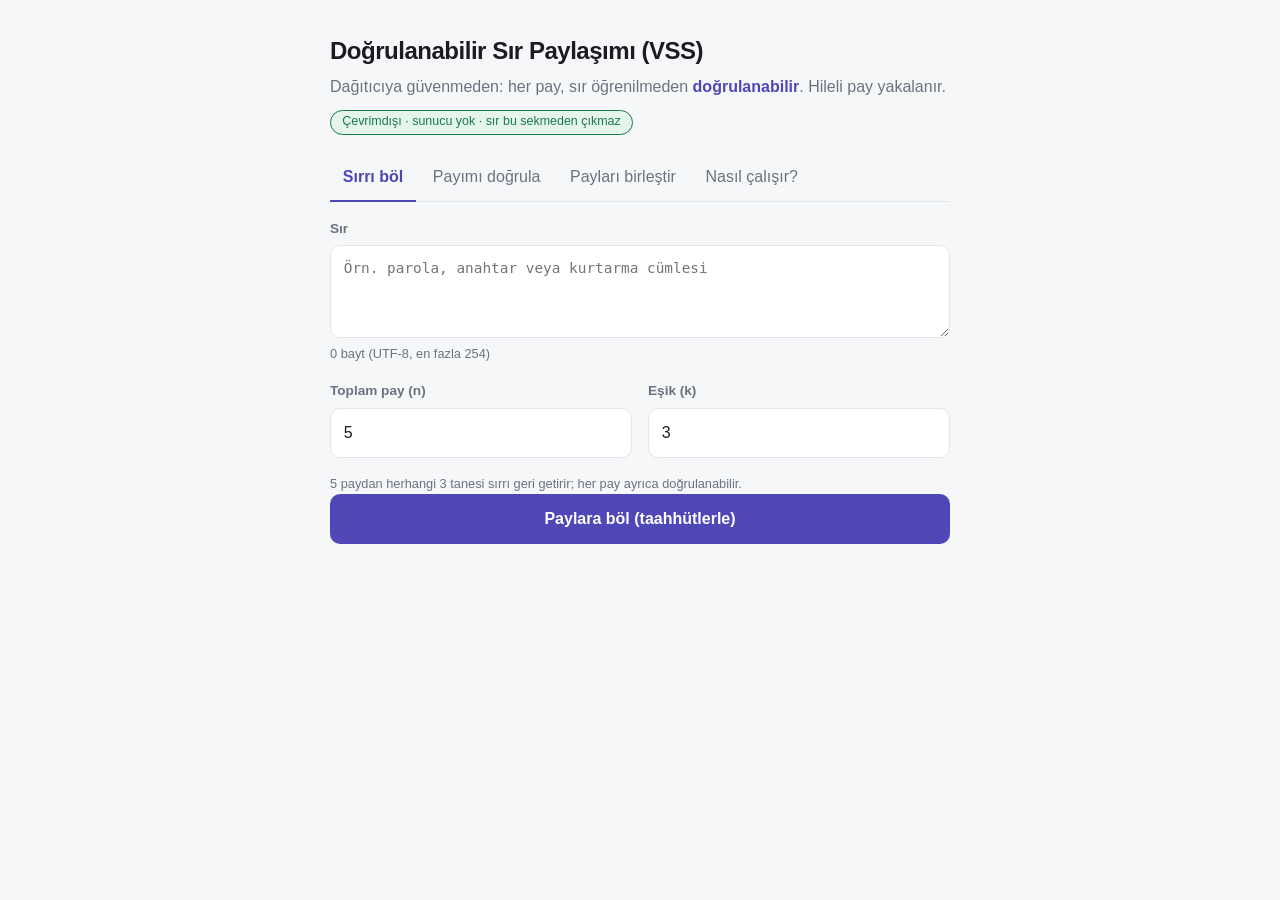
==== vss.html @ d7aae242 "Sunucusuz tek dosya VSS arayüzü: vss.html Feldman VSS'in tamamı (2048-bit modpow, split/verify/combi" ====
<!DOCTYPE html>
<html lang="tr">
<head>
<meta charset="utf-8">
<meta name="viewport" content="width=device-width, initial-scale=1">
<title>Doğrulanabilir Sır Paylaşımı (VSS)</title>
<style>
:root {
  --bg:#f6f7f9; --surface:#fff; --surface-2:#f0f2f5; --text:#1a1c1f; --muted:#6b7280;
  --border:#e3e6ea; --accent:#4f46b7; --accent-ink:#fff; --ok:#197a4c; --ok-bg:#e6f5ec;
  --warn:#8a5a00; --warn-bg:#fdf3e0; --err:#b23b3b; --err-bg:#fcebeb; --magenta:#9333a8;
  --mono:ui-monospace,"SF Mono","Cascadia Code",Menlo,Consolas,monospace; --radius:12px;
}
@media (prefers-color-scheme:dark){:root{
  --bg:#16181c; --surface:#1e2126; --surface-2:#262a30; --text:#e8eaed; --muted:#9aa0aa;
  --border:#333840; --accent:#8b82e6; --accent-ink:#16181c; --ok:#6bd39a; --ok-bg:#17301f;
  --warn:#e0b060; --warn-bg:#332711; --err:#ec8080; --err-bg:#331717; --magenta:#d08be6;
}}
*{box-sizing:border-box}
body{margin:0;background:var(--bg);color:var(--text);line-height:1.6;
  font-family:-apple-system,BlinkMacSystemFont,"Segoe UI",Roboto,sans-serif}
.wrap{max-width:660px;margin:0 auto;padding:2rem 1.25rem 4rem}
.top h1{margin:0 0 .25rem;font-size:1.5rem;letter-spacing:-.02em}
.top .sub{margin:0;color:var(--muted)}
.top b{color:var(--accent);font-weight:600}
.badge{display:inline-block;margin-top:.6rem;font-size:.78rem;color:var(--ok);
  background:var(--ok-bg);border:1px solid var(--ok);border-radius:20px;padding:.1rem .7rem}
.tabs{display:flex;gap:.25rem;margin:1.25rem 0 1rem;border-bottom:1px solid var(--border);flex-wrap:wrap}
.tab{appearance:none;border:0;background:none;cursor:pointer;padding:.6rem .8rem;
  font:inherit;color:var(--muted);border-bottom:2px solid transparent;margin-bottom:-1px}
.tab:hover{color:var(--text)}
.tab.is-active{color:var(--accent);border-bottom-color:var(--accent);font-weight:600}
.panel{display:none}
.panel.is-active{display:block;animation:fade .2s ease}
@keyframes fade{from{opacity:0;transform:translateY(4px)}to{opacity:1;transform:none}}
.field{display:flex;flex-direction:column;gap:.35rem;margin-bottom:1rem}
.label{font-size:.85rem;font-weight:600;color:var(--muted)}
textarea,input[type=number]{font:inherit;color:var(--text);background:var(--surface);
  border:1px solid var(--border);border-radius:10px;padding:.7rem .8rem;width:100%;resize:vertical}
textarea{font-family:var(--mono);font-size:.9rem}
textarea:focus,input:focus{outline:2px solid var(--accent);border-color:transparent}
.row{display:flex;gap:1rem}
.row .field{flex:1}
.hint{font-size:.8rem;color:var(--muted);margin:0}
.muted{color:var(--muted)}
button.primary{appearance:none;border:0;cursor:pointer;font:inherit;font-weight:600;
  background:var(--accent);color:var(--accent-ink);padding:.75rem 1.2rem;border-radius:10px;width:100%}
button.primary:hover{filter:brightness(1.08)}
button.primary:disabled{opacity:.6;cursor:default}
button.ghost{appearance:none;cursor:pointer;font:inherit;font-size:.82rem;background:var(--surface-2);
  color:var(--text);border:1px solid var(--border);border-radius:8px;padding:.35rem .7rem}
button.ghost:hover{border-color:var(--accent)}
.check{display:flex;align-items:center;gap:.5rem;font-size:.9rem;color:var(--muted);margin:0 0 1rem}
.error{background:var(--err-bg);color:var(--err);border-radius:10px;padding:.6rem .8rem;margin:.5rem 0 0;font-size:.9rem}
.warn{background:var(--warn-bg);color:var(--warn);border-radius:10px;padding:.6rem .8rem;font-size:.85rem}
.result-head{display:flex;align-items:center;justify-content:space-between;gap:.5rem;margin:1.5rem 0 .5rem;flex-wrap:wrap}
.result-head span{font-weight:600}
.actions{display:flex;gap:.4rem}
.shares{list-style:none;padding:0;margin:0 0 1rem;display:flex;flex-direction:column;gap:.5rem}
.share{display:flex;align-items:center;gap:.6rem;background:var(--surface);border:1px solid var(--border);
  border-radius:10px;padding:.55rem .7rem}
.share .idx{flex:0 0 auto;font-size:.8rem;font-weight:600;color:var(--accent);background:var(--surface-2);
  border-radius:6px;padding:.15rem .5rem}
.share code{flex:1;font-family:var(--mono);font-size:.78rem;word-break:break-all}
.commit-box{background:var(--surface);border:1px solid var(--magenta);border-radius:10px;
  padding:.6rem .7rem;margin:.35rem 0 1rem}
.commit-box .lbl{font-size:.8rem;font-weight:600;color:var(--magenta);display:block;margin-bottom:.3rem}
.commit-box code{font-family:var(--mono);font-size:.75rem;word-break:break-all;color:var(--text)}
.secret-out{font-family:var(--mono);font-size:1.05rem;word-break:break-word;background:var(--ok-bg);
  color:var(--ok);border:1px solid var(--ok);border-radius:10px;padding:.9rem 1rem;margin:.35rem 0 1rem}
.verdict{border-radius:10px;padding:.9rem 1rem;margin:.5rem 0;font-weight:600}
.verdict.ok{background:var(--ok-bg);color:var(--ok);border:1px solid var(--ok)}
.verdict.bad{background:var(--err-bg);color:var(--err);border:1px solid var(--err)}
.about p{margin:0 0 .9rem}
.about ul{margin:0 0 .9rem;padding-left:1.2rem}
.about li{margin-bottom:.3rem}
.about code{font-family:var(--mono);background:var(--surface-2);padding:.1rem .35rem;border-radius:5px;font-size:.9em}
.about b{font-weight:600}
.toast{position:fixed;bottom:1.5rem;left:50%;transform:translateX(-50%);background:var(--text);
  color:var(--bg);padding:.5rem 1rem;border-radius:8px;font-size:.85rem;opacity:0;transition:opacity .2s;pointer-events:none}
.toast.show{opacity:1}
</style>
</head>
<body>
<main class="wrap">
  <header class="top">
    <h1>Doğrulanabilir Sır Paylaşımı (VSS)</h1>
    <p class="sub">Dağıtıcıya güvenmeden: her pay, sır öğrenilmeden <b>doğrulanabilir</b>. Hileli pay yakalanır.</p>
    <span class="badge">Çevrimdışı · sunucu yok · sır bu sekmeden çıkmaz</span>
  </header>

  <nav class="tabs" role="tablist">
    <button class="tab is-active" data-tab="split" role="tab">Sırrı böl</button>
    <button class="tab" data-tab="verify" role="tab">Payımı doğrula</button>
    <button class="tab" data-tab="combine" role="tab">Payları birleştir</button>
    <button class="tab" data-tab="about" role="tab">Nasıl çalışır?</button>
  </nav>

  <!-- BÖL -->
  <section class="panel is-active" data-panel="split">
    <label class="field">
      <span class="label">Sır</span>
      <textarea id="secret" rows="3" placeholder="Örn. parola, anahtar veya kurtarma cümlesi"></textarea>
      <span class="hint" id="secret-hint">0 bayt</span>
    </label>
    <div class="row">
      <label class="field"><span class="label">Toplam pay (n)</span>
        <input id="n" type="number" min="2" max="255" value="5"></label>
      <label class="field"><span class="label">Eşik (k)</span>
        <input id="k" type="number" min="2" max="255" value="3"></label>
    </div>
    <p class="hint" id="scheme-hint"></p>
    <button class="primary" id="do-split">Paylara böl (taahhütlerle)</button>
    <p class="error" id="split-error" hidden></p>
    <div id="split-result" hidden>
      <div class="result-head">
        <span id="split-summary"></span>
        <div class="actions">
          <button class="ghost" id="copy-shares">Payları kopyala</button>
          <button class="ghost" id="download-all">.txt indir</button>
        </div>
      </div>
      <ul class="shares" id="shares"></ul>
      <div class="commit-box">
        <span class="lbl">Taahhütler (herkese açık — doğrulama için paylaş)</span>
        <code id="commit-text"></code>
        <div style="margin-top:.5rem"><button class="ghost" id="copy-commit">Taahhütleri kopyala</button></div>
      </div>
      <p class="warn">Payları gizli tut, taahhütleri açıkça paylaş. Pay sahipleri "Payımı doğrula" ile kendi payını kontrol edebilir.</p>
    </div>
  </section>

  <!-- DOĞRULA -->
  <section class="panel" data-panel="verify">
    <label class="field">
      <span class="label">Taahhütler (VCOM1-…)</span>
      <textarea id="v-commit" rows="3" placeholder="VCOM1-...."></textarea>
    </label>
    <label class="field">
      <span class="label">Doğrulanacak pay (VSS1-…)</span>
      <textarea id="v-share" rows="2" placeholder="VSS1-...."></textarea>
    </label>
    <button class="primary" id="do-verify">Payı doğrula</button>
    <p class="error" id="verify-error" hidden></p>
    <div id="verify-verdict"></div>
  </section>

  <!-- BİRLEŞTİR -->
  <section class="panel" data-panel="combine">
    <label class="field">
      <span class="label">Paylar (her satıra bir tane)</span>
      <textarea id="c-shares" rows="5" placeholder="VSS1-....&#10;VSS1-...."></textarea>
    </label>
    <label class="field">
      <span class="label">Taahhütler — isteğe bağlı</span>
      <textarea id="c-commit" rows="2" placeholder="VCOM1-…  (verirsen her pay doğrulanır, bozuklar elenir)"></textarea>
    </label>
    <button class="primary" id="do-combine">Sırrı geri getir</button>
    <p class="error" id="combine-error" hidden></p>
    <div id="combine-result" hidden>
      <span class="label">Geri getirilen sır</span>
      <div class="secret-out" id="secret-out"></div>
      <p class="warn" id="combine-warn" hidden></p>
    </div>
  </section>

  <!-- HAKKINDA -->
  <section class="panel" data-panel="about">
    <div class="about">
      <p>Klasik Shamir'de payları üreten <b>dağıtıcıya güvenmek</b> zorundasın. Feldman VSS bunu kaldırır: dağıtıcı, katsayılara dair açık <b>taahhütler</b> yayımlar.</p>
      <ul>
        <li>Taahhüt <code>C_j = g^(a_j) mod p</code> — sırrı ele vermez (ayrık logaritma zor).</li>
        <li>Doğrulama: <code>g^pay == Π C_j^(x^j) mod p</code> tutuyorsa pay dürüst.</li>
        <li>Tutmuyorsa pay bozuk ya da dağıtıcı hile yapmış — <b>anında yakalanır</b>.</li>
      </ul>
      <p>Grup: RFC 3526 2048-bit güvenli asal. Sır <code>Z_q</code>'da tek sayı olarak kodlanır (en fazla ~254 bayt), Lagrange ile geri getirilir.</p>
      <p class="muted">Tüm hesaplama tarayıcının içinde (BigInt) çalışır; hiçbir veri gönderilmez. Pay/taahhüt biçimi <code>vss.py</code> ile birebir uyumludur. Eğitim amaçlıdır.</p>
    </div>
  </section>
</main>

<script>
"use strict";

/* ─── Grup parametreleri: RFC 3526 2048-bit güvenli asal ───────────────────── */
const P = BigInt("0x" +
  "FFFFFFFFFFFFFFFFC90FDAA22168C234C4C6628B80DC1CD1"+
  "29024E088A67CC74020BBEA63B139B22514A08798E3404DD"+
  "EF9519B3CD3A431B302B0A6DF25F14374FE1356D6D51C245"+
  "E485B576625E7EC6F44C42E9A637ED6B0BFF5CB6F406B7ED"+
  "EE386BFB5A899FA5AE9F24117C4B1FE649286651ECE45B3D"+
  "C2007CB8A163BF0598DA48361C55D39A69163FA8FD24CF5F"+
  "83655D23DCA3AD961C62F356208552BB9ED529077096966D"+
  "670C354E4ABC9804F1746C08CA18217C32905E462E36CE3B"+
  "E39E772C180E86039B2783A2EC07A28FB5C55DF06F4C52C9"+
  "DE2BCBF6955817183995497CEA956AE515D2261898FA0510"+
  "15728E5A8AACAA68FFFFFFFFFFFFFFFF");
const Q = (P - 1n) / 2n;
const G = 4n;
const MAX_SECRET_BYTES = Math.floor((Q.toString(2).length - 1) / 8) - 1;

/* ─── Modüler aritmetik ────────────────────────────────────────────────────── */
function modpow(base, exp, mod){
  base %= mod; if(base < 0n) base += mod;
  let result = 1n;
  while(exp > 0n){
    if(exp & 1n) result = (result * base) % mod;
    exp >>= 1n;
    base = (base * base) % mod;
  }
  return result;
}
const modinv = (a) => modpow(((a % Q)+Q)%Q, Q - 2n, Q);   // Q asal (Fermat)

function randomBelow(q){
  const bytes = Math.ceil(q.toString(2).length / 8) + 8;   // fazladan bayt: sapma ihmal
  const buf = new Uint8Array(bytes);
  crypto.getRandomValues(buf);
  let n = 0n; for(const b of buf) n = (n << 8n) | BigInt(b);
  return n % q;
}

/* ─── Sır kodlama (Z_q içinde tek sayı, 0x01 marker) ──────────────────────── */
function encodeSecret(bytes){
  if(bytes.length === 0) throw new Error("Sır boş olamaz.");
  if(bytes.length > MAX_SECRET_BYTES) throw new Error(`Sır çok uzun (en fazla ${MAX_SECRET_BYTES} bayt).`);
  let n = 1n; for(const b of bytes) n = (n << 8n) | BigInt(b);
  if(n >= Q) throw new Error("Sır grup mertebesine sığmıyor.");
  return n;
}
function decodeSecret(m){
  const out = [];
  while(m > 0n){ out.unshift(Number(m & 0xFFn)); m >>= 8n; }
  if(out.length === 0 || out[0] !== 1) throw new Error("Geri getirilen değer geçersiz (paylar eksik/hatalı).");
  return Uint8Array.from(out.slice(1));
}

/* ─── Böl / doğrula / birleştir ───────────────────────────────────────────── */
function evalPoly(coeffs, x){
  let r = 0n; for(let i = coeffs.length - 1; i >= 0; i--) r = (r * x + coeffs[i]) % Q;
  return r;
}
function splitVSS(bytes, k, n){
  if(k < 2) throw new Error("Eşik (k) en az 2 olmalı.");
  if(n < k) throw new Error("Pay sayısı (n) eşikten (k) küçük olamaz.");
  if(n > 255) throw new Error("Pay sayısı en fazla 255 olabilir.");
  const coeffs = [encodeSecret(bytes)];
  for(let i = 0; i < k - 1; i++) coeffs.push(randomBelow(Q));
  const shares = [];
  for(let x = 1; x <= n; x++) shares.push({x, y: evalPoly(coeffs, BigInt(x))});
  const commitments = coeffs.map(a => modpow(G, a, P));
  return {shares, commitments};
}
function verifyShare(x, y, commitments){
  const lhs = modpow(G, ((y % Q)+Q)%Q, P);
  let rhs = 1n;
  for(let j = 0; j < commitments.length; j++){
    rhs = (rhs * modpow(commitments[j], modpow(BigInt(x), BigInt(j), Q), P)) % P;
  }
  return lhs === rhs;
}
function combineVSS(shares){
  let secret = 0n;
  for(let i = 0; i < shares.length; i++){
    const xi = BigInt(shares[i].x);
    let num = 1n, den = 1n;
    for(let j = 0; j < shares.length; j++){
      if(i === j) continue;
      const xj = BigInt(shares[j].x);
      num = (num * ((Q - xj) % Q)) % Q;
      den = (den * ((((xi - xj) % Q) + Q) % Q)) % Q;
    }
    const lam = (num * modinv(den)) % Q;
    secret = (secret + ((shares[i].y % Q) * lam)) % Q;
  }
  return decodeSecret(((secret % Q) + Q) % Q);
}

/* ─── CRC-16 (zlib.crc32 & 0xFFFF ile uyumlu, poly 0xEDB88320) ────────────── */
function crc16(str){
  let crc = 0xFFFFFFFF >>> 0;
  for(let i = 0; i < str.length; i++){
    crc ^= str.charCodeAt(i);
    for(let j = 0; j < 8; j++) crc = (crc>>>1) ^ (0xEDB88320 & -(crc & 1));
  }
  return (~crc >>> 0) & 0xFFFF;
}
const hex4 = n => (n & 0xFFFF).toString(16).padStart(4, "0");

/* ─── Pay / taahhüt metin kodlaması (vss.py ile uyumlu) ───────────────────── */
function encodeShare(x, y, k, setId){
  const body = `VSS1-${hex4(setId)}-${k}-${x}-${y.toString(16)}`;
  return `${body}-${hex4(crc16(body))}`;
}
function decodeShare(text){
  const parts = text.trim().split("-");
  if(parts.length !== 6 || parts[0] !== "VSS1")
    throw new Error("Tanınmayan pay biçimi (VSS1-…).");
  const body = parts.slice(0,5).join("-");
  if(crc16(body) !== parseInt(parts[5],16))
    throw new Error("Pay sağlaması tutmuyor — yanlış yazılmış olabilir.");
  return {setId: parseInt(parts[1],16), threshold: parseInt(parts[2],10),
          x: parseInt(parts[3],10), y: BigInt("0x"+parts[4])};
}
function encodeCommitments(commitments, k, setId){
  const joined = commitments.map(c => c.toString(16)).join(".");
  const body = `VCOM1-${hex4(setId)}-${k}-${joined}`;
  return `${body}-${hex4(crc16(body))}`;
}
function decodeCommitments(text){
  const parts = text.trim().split("-");
  if(parts.length !== 5 || parts[0] !== "VCOM1")
    throw new Error("Tanınmayan taahhüt biçimi (VCOM1-…).");
  const body = parts.slice(0,4).join("-");
  if(crc16(body) !== parseInt(parts[4],16))
    throw new Error("Taahhüt sağlaması tutmuyor.");
  const values = parts[3].split(".").filter(h => h !== "").map(h => BigInt("0x"+h));
  const k = parseInt(parts[2],10);
  if(values.length !== k) throw new Error(`Taahhüt sayısı eşikle (k=${k}) uyuşmuyor.`);
  return {setId: parseInt(parts[1],16), threshold: k, values};
}
const newSetId = () => crypto.getRandomValues(new Uint16Array(1))[0];

/* ─── Arayüz ───────────────────────────────────────────────────────────────── */
const $ = s => document.querySelector(s), $$ = s => document.querySelectorAll(s);
const enc = new TextEncoder();

$$(".tab").forEach(tab => tab.addEventListener("click", () => {
  $$(".tab").forEach(t => t.classList.remove("is-active"));
  $$(".panel").forEach(p => p.classList.remove("is-active"));
  tab.classList.add("is-active");
  $(`.panel[data-panel="${tab.dataset.tab}"]`).classList.add("is-active");
}));

function toast(msg){
  let el = $(".toast");
  if(!el){ el = document.createElement("div"); el.className = "toast"; document.body.appendChild(el); }
  el.textContent = msg; el.classList.add("show");
  clearTimeout(el._t); el._t = setTimeout(() => el.classList.remove("show"), 1600);
}
async function copyText(text){
  try{ await navigator.clipboard.writeText(text); toast("Kopyalandı"); }
  catch{
    const ta = document.createElement("textarea"); ta.value = text; document.body.appendChild(ta);
    ta.select(); try{ document.execCommand("copy"); toast("Kopyalandı"); }catch{ toast("Kopyalanamadı"); }
    ta.remove();
  }
}

const secretEl = $("#secret"), nEl = $("#n"), kEl = $("#k"),
      secretHint = $("#secret-hint"), schemeHint = $("#scheme-hint");
function updateHints(){
  const bytes = enc.encode(secretEl.value).length;
  secretHint.textContent = `${bytes} bayt (UTF-8, en fazla ${MAX_SECRET_BYTES})`;
  const n = parseInt(nEl.value,10), k = parseInt(kEl.value,10);
  if(Number.isInteger(n) && Number.isInteger(k) && n>=2 && k>=2 && k<=n){
    schemeHint.textContent = `${n} paydan herhangi ${k} tanesi sırrı geri getirir; her pay ayrıca doğrulanabilir.`;
    schemeHint.style.color = "";
  }else if(k>n){ schemeHint.textContent = "Eşik (k), pay sayısından (n) büyük olamaz."; schemeHint.style.color = "var(--err)"; }
  else{ schemeHint.textContent = "n ve k en az 2 olmalı."; schemeHint.style.color = "var(--err)"; }
}
[secretEl,nEl,kEl].forEach(el => el.addEventListener("input", updateHints));
updateHints();

let lastShares = [], lastCommit = "";
$("#do-split").addEventListener("click", () => {
  const err = $("#split-error"), result = $("#split-result");
  err.hidden = true;
  try{
    const n = parseInt(nEl.value,10), k = parseInt(kEl.value,10);
    if(!Number.isInteger(n) || !Number.isInteger(k)) throw new Error("n ve k tam sayı olmalı.");
    const {shares, commitments} = splitVSS(enc.encode(secretEl.value), k, n);
    const setId = newSetId();
    lastShares = shares.map(s => encodeShare(s.x, s.y, k, setId));
    lastCommit = encodeCommitments(commitments, k, setId);
    $("#split-summary").textContent = `${n} pay · eşik ${k} · set ${hex4(setId)}`;
    const ul = $("#shares"); ul.innerHTML = "";
    lastShares.forEach((line,i) => {
      const li = document.createElement("li"); li.className = "share";
      const idx = document.createElement("span"); idx.className = "idx"; idx.textContent = `Pay ${i+1}`;
      const code = document.createElement("code"); code.textContent = line;
      const copy = document.createElement("button"); copy.className = "ghost"; copy.textContent = "Kopyala";
      copy.addEventListener("click", () => copyText(line));
      li.append(idx, code, copy); ul.appendChild(li);
    });
    $("#commit-text").textContent = lastCommit;
    result.hidden = false;
  }catch(e){ err.textContent = e.message; err.hidden = false; result.hidden = true; }
});
$("#copy-shares").addEventListener("click", () => copyText(lastShares.join("\n")));
$("#copy-commit").addEventListener("click", () => copyText(lastCommit));
$("#download-all").addEventListener("click", () => {
  const txt = "# VSS payları (GIZLI)\n" + lastShares.join("\n") +
              "\n\n# VSS taahhutleri (ACIK)\n" + lastCommit + "\n";
  const blob = new Blob([txt], {type:"text/plain"});
  const a = document.createElement("a"); a.href = URL.createObjectURL(blob);
  a.download = "vss-paylar.txt"; a.click(); URL.revokeObjectURL(a.href);
});

$("#do-verify").addEventListener("click", () => {
  const err = $("#verify-error"), verdict = $("#verify-verdict");
  err.hidden = true; verdict.innerHTML = "";
  try{
    const commits = decodeCommitments($("#v-commit").value);
    const share = decodeShare($("#v-share").value);
    let note = "";
    if(share.setId !== commits.setId)
      note = " (Uyarı: pay ve taahhüt set kimlikleri farklı.)";
    const ok = verifyShare(share.x, share.y, commits.values);
    const div = document.createElement("div");
    div.className = "verdict " + (ok ? "ok" : "bad");
    div.textContent = ok
      ? `✔ Pay GEÇERLİ (x=${share.x}). Dağıtıcı bu pay için dürüst.` + note
      : `✖ Pay GEÇERSİZ (x=${share.x}). Taahhütlerle tutmuyor — bozuk ya da hileli. Kullanma.` + note;
    verdict.appendChild(div);
  }catch(e){ err.textContent = e.message; err.hidden = false; }
});

$("#do-combine").addEventListener("click", () => {
  const err = $("#combine-error"), result = $("#combine-result"), warn = $("#combine-warn");
  err.hidden = true;
  try{
    let commits = null;
    if($("#c-commit").value.trim() !== "") commits = decodeCommitments($("#c-commit").value);
    const lines = $("#c-shares").value.split(/\r?\n/).map(l => l.trim()).filter(Boolean);
    const parsed = []; const seen = new Set(); const dropped = [];
    for(const line of lines){
      const s = decodeShare(line);
      if(seen.has(s.x)) continue;
      if(commits && !verifyShare(s.x, s.y, commits.values)){ dropped.push(s.x); continue; }
      seen.add(s.x); parsed.push(s);
    }
    if(parsed.length < 2) throw new Error("En az iki geçerli pay gerekir.");
    const k = Math.min(...parsed.map(s => s.threshold));
    if(parsed.length < k) throw new Error(`Yeterli pay yok: ${parsed.length} var, en az ${k} gerekiyor.`);
    const secretBytes = combineVSS(parsed);
    const out = $("#secret-out");
    try{ out.textContent = new TextDecoder("utf-8",{fatal:true}).decode(secretBytes); }
    catch{ out.textContent = "Ham bayt (hex): " + Array.from(secretBytes, b => b.toString(16).padStart(2,"0")).join(""); }
    if(dropped.length){ warn.textContent = `Doğrulamadan geçemeyen ${dropped.length} pay elendi (x=${dropped.join(", ")}).`; warn.hidden = false; }
    else warn.hidden = true;
    result.hidden = false;
  }catch(e){ err.textContent = e.message; err.hidden = false; result.hidden = true; }
});
</script>
</body>
</html>
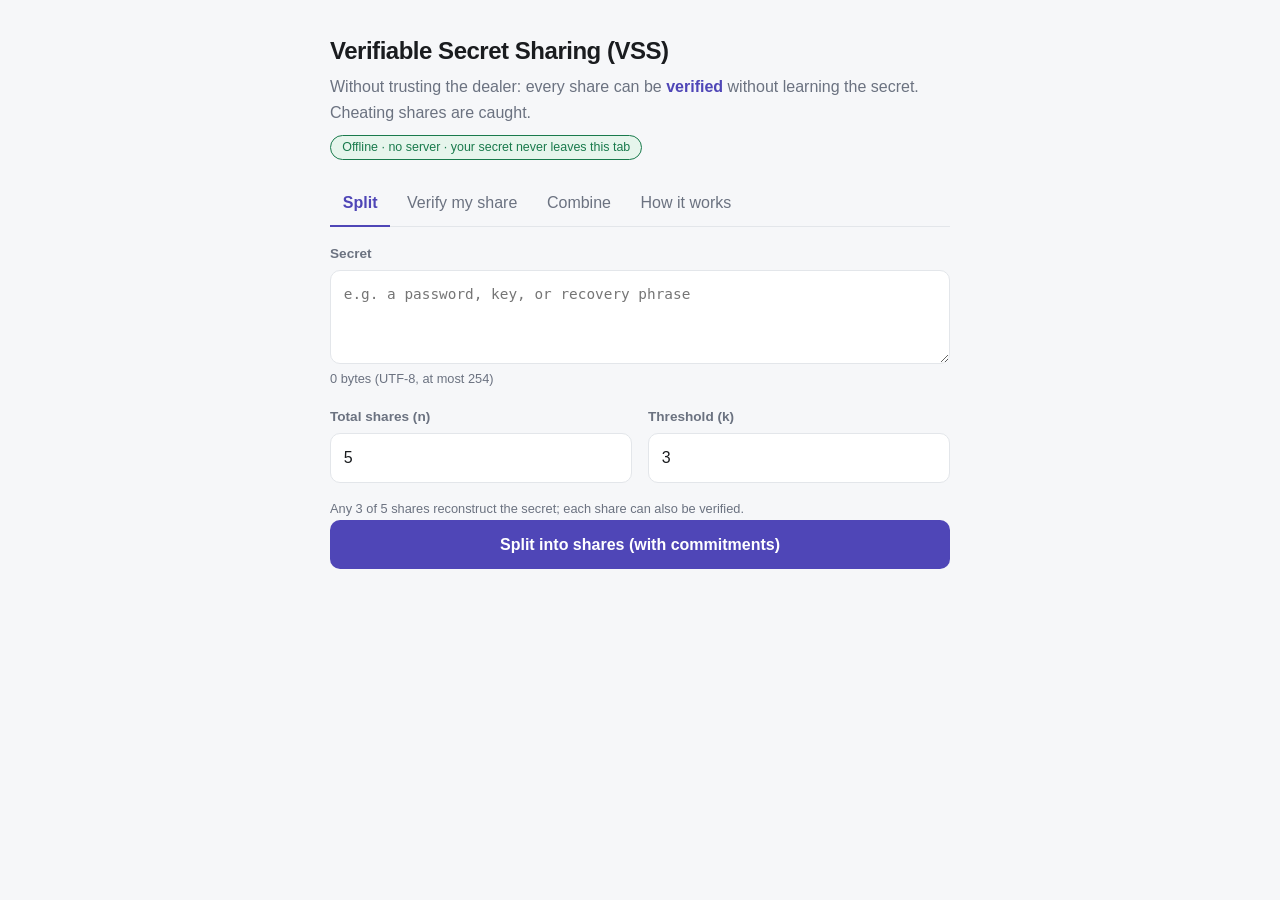
==== commit 3f9a8e49: "Translate everything to English + add landing page for GitHub Pages - All Python modules, both conso" ====
--- a/vss.html
+++ b/vss.html
@@ -1,9 +1,9 @@
 <!DOCTYPE html>
-<html lang="tr">
+<html lang="en">
 <head>
 <meta charset="utf-8">
 <meta name="viewport" content="width=device-width, initial-scale=1">
-<title>Doğrulanabilir Sır Paylaşımı (VSS)</title>
+<title>Verifiable Secret Sharing (VSS)</title>
 <style>
 :root {
   --bg:#f6f7f9; --surface:#fff; --surface-2:#f0f2f5; --text:#1a1c1f; --muted:#6b7280;
@@ -46,11 +46,9 @@
 button.primary{appearance:none;border:0;cursor:pointer;font:inherit;font-weight:600;
   background:var(--accent);color:var(--accent-ink);padding:.75rem 1.2rem;border-radius:10px;width:100%}
 button.primary:hover{filter:brightness(1.08)}
-button.primary:disabled{opacity:.6;cursor:default}
 button.ghost{appearance:none;cursor:pointer;font:inherit;font-size:.82rem;background:var(--surface-2);
   color:var(--text);border:1px solid var(--border);border-radius:8px;padding:.35rem .7rem}
 button.ghost:hover{border-color:var(--accent)}
-.check{display:flex;align-items:center;gap:.5rem;font-size:.9rem;color:var(--muted);margin:0 0 1rem}
 .error{background:var(--err-bg);color:var(--err);border-radius:10px;padding:.6rem .8rem;margin:.5rem 0 0;font-size:.9rem}
 .warn{background:var(--warn-bg);color:var(--warn);border-radius:10px;padding:.6rem .8rem;font-size:.85rem}
 .result-head{display:flex;align-items:center;justify-content:space-between;gap:.5rem;margin:1.5rem 0 .5rem;flex-wrap:wrap}
@@ -84,97 +82,97 @@
 <body>
 <main class="wrap">
   <header class="top">
-    <h1>Doğrulanabilir Sır Paylaşımı (VSS)</h1>
-    <p class="sub">Dağıtıcıya güvenmeden: her pay, sır öğrenilmeden <b>doğrulanabilir</b>. Hileli pay yakalanır.</p>
-    <span class="badge">Çevrimdışı · sunucu yok · sır bu sekmeden çıkmaz</span>
+    <h1>Verifiable Secret Sharing (VSS)</h1>
+    <p class="sub">Without trusting the dealer: every share can be <b>verified</b> without learning the secret. Cheating shares are caught.</p>
+    <span class="badge">Offline · no server · your secret never leaves this tab</span>
   </header>
 
   <nav class="tabs" role="tablist">
-    <button class="tab is-active" data-tab="split" role="tab">Sırrı böl</button>
-    <button class="tab" data-tab="verify" role="tab">Payımı doğrula</button>
-    <button class="tab" data-tab="combine" role="tab">Payları birleştir</button>
-    <button class="tab" data-tab="about" role="tab">Nasıl çalışır?</button>
+    <button class="tab is-active" data-tab="split" role="tab">Split</button>
+    <button class="tab" data-tab="verify" role="tab">Verify my share</button>
+    <button class="tab" data-tab="combine" role="tab">Combine</button>
+    <button class="tab" data-tab="about" role="tab">How it works</button>
   </nav>
 
-  <!-- BÖL -->
+  <!-- SPLIT -->
   <section class="panel is-active" data-panel="split">
     <label class="field">
-      <span class="label">Sır</span>
-      <textarea id="secret" rows="3" placeholder="Örn. parola, anahtar veya kurtarma cümlesi"></textarea>
-      <span class="hint" id="secret-hint">0 bayt</span>
+      <span class="label">Secret</span>
+      <textarea id="secret" rows="3" placeholder="e.g. a password, key, or recovery phrase"></textarea>
+      <span class="hint" id="secret-hint">0 bytes</span>
     </label>
     <div class="row">
-      <label class="field"><span class="label">Toplam pay (n)</span>
+      <label class="field"><span class="label">Total shares (n)</span>
         <input id="n" type="number" min="2" max="255" value="5"></label>
-      <label class="field"><span class="label">Eşik (k)</span>
+      <label class="field"><span class="label">Threshold (k)</span>
         <input id="k" type="number" min="2" max="255" value="3"></label>
     </div>
     <p class="hint" id="scheme-hint"></p>
-    <button class="primary" id="do-split">Paylara böl (taahhütlerle)</button>
+    <button class="primary" id="do-split">Split into shares (with commitments)</button>
     <p class="error" id="split-error" hidden></p>
     <div id="split-result" hidden>
       <div class="result-head">
         <span id="split-summary"></span>
         <div class="actions">
-          <button class="ghost" id="copy-shares">Payları kopyala</button>
-          <button class="ghost" id="download-all">.txt indir</button>
+          <button class="ghost" id="copy-shares">Copy shares</button>
+          <button class="ghost" id="download-all">Download .txt</button>
         </div>
       </div>
       <ul class="shares" id="shares"></ul>
       <div class="commit-box">
-        <span class="lbl">Taahhütler (herkese açık — doğrulama için paylaş)</span>
+        <span class="lbl">Commitments (public — share these for verification)</span>
         <code id="commit-text"></code>
-        <div style="margin-top:.5rem"><button class="ghost" id="copy-commit">Taahhütleri kopyala</button></div>
+        <div style="margin-top:.5rem"><button class="ghost" id="copy-commit">Copy commitments</button></div>
       </div>
-      <p class="warn">Payları gizli tut, taahhütleri açıkça paylaş. Pay sahipleri "Payımı doğrula" ile kendi payını kontrol edebilir.</p>
+      <p class="warn">Keep the shares secret, share the commitments openly. Shareholders can check their share under "Verify my share".</p>
     </div>
   </section>
 
-  <!-- DOĞRULA -->
+  <!-- VERIFY -->
   <section class="panel" data-panel="verify">
     <label class="field">
-      <span class="label">Taahhütler (VCOM1-…)</span>
+      <span class="label">Commitments (VCOM1-…)</span>
       <textarea id="v-commit" rows="3" placeholder="VCOM1-...."></textarea>
     </label>
     <label class="field">
-      <span class="label">Doğrulanacak pay (VSS1-…)</span>
+      <span class="label">Share to verify (VSS1-…)</span>
       <textarea id="v-share" rows="2" placeholder="VSS1-...."></textarea>
     </label>
-    <button class="primary" id="do-verify">Payı doğrula</button>
+    <button class="primary" id="do-verify">Verify share</button>
     <p class="error" id="verify-error" hidden></p>
     <div id="verify-verdict"></div>
   </section>
 
-  <!-- BİRLEŞTİR -->
+  <!-- COMBINE -->
   <section class="panel" data-panel="combine">
     <label class="field">
-      <span class="label">Paylar (her satıra bir tane)</span>
+      <span class="label">Shares (one per line)</span>
       <textarea id="c-shares" rows="5" placeholder="VSS1-....&#10;VSS1-...."></textarea>
     </label>
     <label class="field">
-      <span class="label">Taahhütler — isteğe bağlı</span>
-      <textarea id="c-commit" rows="2" placeholder="VCOM1-…  (verirsen her pay doğrulanır, bozuklar elenir)"></textarea>
+      <span class="label">Commitments — optional</span>
+      <textarea id="c-commit" rows="2" placeholder="VCOM1-…  (if provided, every share is verified and bad ones are dropped)"></textarea>
     </label>
-    <button class="primary" id="do-combine">Sırrı geri getir</button>
+    <button class="primary" id="do-combine">Reconstruct the secret</button>
     <p class="error" id="combine-error" hidden></p>
     <div id="combine-result" hidden>
-      <span class="label">Geri getirilen sır</span>
+      <span class="label">Reconstructed secret</span>
       <div class="secret-out" id="secret-out"></div>
       <p class="warn" id="combine-warn" hidden></p>
     </div>
   </section>
 
-  <!-- HAKKINDA -->
+  <!-- ABOUT -->
   <section class="panel" data-panel="about">
     <div class="about">
-      <p>Klasik Shamir'de payları üreten <b>dağıtıcıya güvenmek</b> zorundasın. Feldman VSS bunu kaldırır: dağıtıcı, katsayılara dair açık <b>taahhütler</b> yayımlar.</p>
+      <p>With classic Shamir you have to <b>trust the dealer</b> who creates the shares. Feldman VSS removes that: the dealer publishes public <b>commitments</b> to the coefficients.</p>
       <ul>
-        <li>Taahhüt <code>C_j = g^(a_j) mod p</code> — sırrı ele vermez (ayrık logaritma zor).</li>
-        <li>Doğrulama: <code>g^pay == Π C_j^(x^j) mod p</code> tutuyorsa pay dürüst.</li>
-        <li>Tutmuyorsa pay bozuk ya da dağıtıcı hile yapmış — <b>anında yakalanır</b>.</li>
+        <li>Commitment <code>C_j = g^(a_j) mod p</code> — reveals nothing about the secret (the discrete log is hard).</li>
+        <li>Verification: if <code>g^share == Π C_j^(x^j) mod p</code> holds, the share is honest.</li>
+        <li>If it fails, the share is corrupted or the dealer cheated — <b>caught immediately</b>.</li>
       </ul>
-      <p>Grup: RFC 3526 2048-bit güvenli asal. Sır <code>Z_q</code>'da tek sayı olarak kodlanır (en fazla ~254 bayt), Lagrange ile geri getirilir.</p>
-      <p class="muted">Tüm hesaplama tarayıcının içinde (BigInt) çalışır; hiçbir veri gönderilmez. Pay/taahhüt biçimi <code>vss.py</code> ile birebir uyumludur. Eğitim amaçlıdır.</p>
+      <p>Group: RFC 3526 2048-bit safe prime. The secret is encoded as a single integer in <code>Z_q</code> (at most ~254 bytes) and recovered by Lagrange interpolation.</p>
+      <p class="muted">All computation runs inside your browser (BigInt); nothing is sent anywhere. The share/commitment format matches <code>vss.py</code> exactly. For educational use.</p>
     </div>
   </section>
 </main>
@@ -182,7 +180,7 @@
 <script>
 "use strict";
 
-/* ─── Grup parametreleri: RFC 3526 2048-bit güvenli asal ───────────────────── */
+/* ─── Group parameters: RFC 3526 2048-bit safe prime ──────────────────────── */
 const P = BigInt("0x" +
   "FFFFFFFFFFFFFFFFC90FDAA22168C234C4C6628B80DC1CD1"+
   "29024E088A67CC74020BBEA63B139B22514A08798E3404DD"+
@@ -199,7 +197,7 @@
 const G = 4n;
 const MAX_SECRET_BYTES = Math.floor((Q.toString(2).length - 1) / 8) - 1;
 
-/* ─── Modüler aritmetik ────────────────────────────────────────────────────── */
+/* ─── Modular arithmetic ──────────────────────────────────────────────────── */
 function modpow(base, exp, mod){
   base %= mod; if(base < 0n) base += mod;
   let result = 1n;
@@ -210,40 +208,40 @@
   }
   return result;
 }
-const modinv = (a) => modpow(((a % Q)+Q)%Q, Q - 2n, Q);   // Q asal (Fermat)
+const modinv = (a) => modpow(((a % Q)+Q)%Q, Q - 2n, Q);   // Q prime (Fermat)
 
 function randomBelow(q){
-  const bytes = Math.ceil(q.toString(2).length / 8) + 8;   // fazladan bayt: sapma ihmal
+  const bytes = Math.ceil(q.toString(2).length / 8) + 8;   // extra bytes: negligible bias
   const buf = new Uint8Array(bytes);
   crypto.getRandomValues(buf);
   let n = 0n; for(const b of buf) n = (n << 8n) | BigInt(b);
   return n % q;
 }
 
-/* ─── Sır kodlama (Z_q içinde tek sayı, 0x01 marker) ──────────────────────── */
+/* ─── Secret encoding (single integer in Z_q, 0x01 marker) ────────────────── */
 function encodeSecret(bytes){
-  if(bytes.length === 0) throw new Error("Sır boş olamaz.");
-  if(bytes.length > MAX_SECRET_BYTES) throw new Error(`Sır çok uzun (en fazla ${MAX_SECRET_BYTES} bayt).`);
+  if(bytes.length === 0) throw new Error("The secret cannot be empty.");
+  if(bytes.length > MAX_SECRET_BYTES) throw new Error(`The secret is too long (at most ${MAX_SECRET_BYTES} bytes).`);
   let n = 1n; for(const b of bytes) n = (n << 8n) | BigInt(b);
-  if(n >= Q) throw new Error("Sır grup mertebesine sığmıyor.");
+  if(n >= Q) throw new Error("The secret does not fit in the group order.");
   return n;
 }
 function decodeSecret(m){
   const out = [];
   while(m > 0n){ out.unshift(Number(m & 0xFFn)); m >>= 8n; }
-  if(out.length === 0 || out[0] !== 1) throw new Error("Geri getirilen değer geçersiz (paylar eksik/hatalı).");
+  if(out.length === 0 || out[0] !== 1) throw new Error("The recovered value is invalid (shares may be missing/wrong).");
   return Uint8Array.from(out.slice(1));
 }
 
-/* ─── Böl / doğrula / birleştir ───────────────────────────────────────────── */
+/* ─── Split / verify / combine ────────────────────────────────────────────── */
 function evalPoly(coeffs, x){
   let r = 0n; for(let i = coeffs.length - 1; i >= 0; i--) r = (r * x + coeffs[i]) % Q;
   return r;
 }
 function splitVSS(bytes, k, n){
-  if(k < 2) throw new Error("Eşik (k) en az 2 olmalı.");
-  if(n < k) throw new Error("Pay sayısı (n) eşikten (k) küçük olamaz.");
-  if(n > 255) throw new Error("Pay sayısı en fazla 255 olabilir.");
+  if(k < 2) throw new Error("The threshold (k) must be at least 2.");
+  if(n < k) throw new Error("The number of shares (n) cannot be less than the threshold (k).");
+  if(n > 255) throw new Error("The number of shares can be at most 255.");
   const coeffs = [encodeSecret(bytes)];
   for(let i = 0; i < k - 1; i++) coeffs.push(randomBelow(Q));
   const shares = [];
@@ -276,7 +274,7 @@
   return decodeSecret(((secret % Q) + Q) % Q);
 }
 
-/* ─── CRC-16 (zlib.crc32 & 0xFFFF ile uyumlu, poly 0xEDB88320) ────────────── */
+/* ─── CRC-16 (matches zlib.crc32 & 0xFFFF, poly 0xEDB88320) ───────────────── */
 function crc16(str){
   let crc = 0xFFFFFFFF >>> 0;
   for(let i = 0; i < str.length; i++){
@@ -287,7 +285,7 @@
 }
 const hex4 = n => (n & 0xFFFF).toString(16).padStart(4, "0");
 
-/* ─── Pay / taahhüt metin kodlaması (vss.py ile uyumlu) ───────────────────── */
+/* ─── Share / commitment text encoding (matches vss.py) ───────────────────── */
 function encodeShare(x, y, k, setId){
   const body = `VSS1-${hex4(setId)}-${k}-${x}-${y.toString(16)}`;
   return `${body}-${hex4(crc16(body))}`;
@@ -295,10 +293,10 @@
 function decodeShare(text){
   const parts = text.trim().split("-");
   if(parts.length !== 6 || parts[0] !== "VSS1")
-    throw new Error("Tanınmayan pay biçimi (VSS1-…).");
+    throw new Error("Unrecognized share format (VSS1-…).");
   const body = parts.slice(0,5).join("-");
   if(crc16(body) !== parseInt(parts[5],16))
-    throw new Error("Pay sağlaması tutmuyor — yanlış yazılmış olabilir.");
+    throw new Error("Share checksum mismatch — it may be mistyped.");
   return {setId: parseInt(parts[1],16), threshold: parseInt(parts[2],10),
           x: parseInt(parts[3],10), y: BigInt("0x"+parts[4])};
 }
@@ -310,18 +308,18 @@
 function decodeCommitments(text){
   const parts = text.trim().split("-");
   if(parts.length !== 5 || parts[0] !== "VCOM1")
-    throw new Error("Tanınmayan taahhüt biçimi (VCOM1-…).");
+    throw new Error("Unrecognized commitment format (VCOM1-…).");
   const body = parts.slice(0,4).join("-");
   if(crc16(body) !== parseInt(parts[4],16))
-    throw new Error("Taahhüt sağlaması tutmuyor.");
+    throw new Error("Commitment checksum mismatch.");
   const values = parts[3].split(".").filter(h => h !== "").map(h => BigInt("0x"+h));
   const k = parseInt(parts[2],10);
-  if(values.length !== k) throw new Error(`Taahhüt sayısı eşikle (k=${k}) uyuşmuyor.`);
+  if(values.length !== k) throw new Error(`The number of commitments does not match the threshold (k=${k}).`);
   return {setId: parseInt(parts[1],16), threshold: k, values};
 }
 const newSetId = () => crypto.getRandomValues(new Uint16Array(1))[0];
 
-/* ─── Arayüz ───────────────────────────────────────────────────────────────── */
+/* ─── UI ────────────────────────────────────────────────────────────────────── */
 const $ = s => document.querySelector(s), $$ = s => document.querySelectorAll(s);
 const enc = new TextEncoder();
 
@@ -339,10 +337,10 @@
   clearTimeout(el._t); el._t = setTimeout(() => el.classList.remove("show"), 1600);
 }
 async function copyText(text){
-  try{ await navigator.clipboard.writeText(text); toast("Kopyalandı"); }
+  try{ await navigator.clipboard.writeText(text); toast("Copied"); }
   catch{
     const ta = document.createElement("textarea"); ta.value = text; document.body.appendChild(ta);
-    ta.select(); try{ document.execCommand("copy"); toast("Kopyalandı"); }catch{ toast("Kopyalanamadı"); }
+    ta.select(); try{ document.execCommand("copy"); toast("Copied"); }catch{ toast("Copy failed"); }
     ta.remove();
   }
 }
@@ -351,13 +349,13 @@
       secretHint = $("#secret-hint"), schemeHint = $("#scheme-hint");
 function updateHints(){
   const bytes = enc.encode(secretEl.value).length;
-  secretHint.textContent = `${bytes} bayt (UTF-8, en fazla ${MAX_SECRET_BYTES})`;
+  secretHint.textContent = `${bytes} bytes (UTF-8, at most ${MAX_SECRET_BYTES})`;
   const n = parseInt(nEl.value,10), k = parseInt(kEl.value,10);
   if(Number.isInteger(n) && Number.isInteger(k) && n>=2 && k>=2 && k<=n){
-    schemeHint.textContent = `${n} paydan herhangi ${k} tanesi sırrı geri getirir; her pay ayrıca doğrulanabilir.`;
+    schemeHint.textContent = `Any ${k} of ${n} shares reconstruct the secret; each share can also be verified.`;
     schemeHint.style.color = "";
-  }else if(k>n){ schemeHint.textContent = "Eşik (k), pay sayısından (n) büyük olamaz."; schemeHint.style.color = "var(--err)"; }
-  else{ schemeHint.textContent = "n ve k en az 2 olmalı."; schemeHint.style.color = "var(--err)"; }
+  }else if(k>n){ schemeHint.textContent = "The threshold (k) cannot exceed the number of shares (n)."; schemeHint.style.color = "var(--err)"; }
+  else{ schemeHint.textContent = "n and k must be at least 2."; schemeHint.style.color = "var(--err)"; }
 }
 [secretEl,nEl,kEl].forEach(el => el.addEventListener("input", updateHints));
 updateHints();
@@ -368,18 +366,18 @@
   err.hidden = true;
   try{
     const n = parseInt(nEl.value,10), k = parseInt(kEl.value,10);
-    if(!Number.isInteger(n) || !Number.isInteger(k)) throw new Error("n ve k tam sayı olmalı.");
+    if(!Number.isInteger(n) || !Number.isInteger(k)) throw new Error("n and k must be integers.");
     const {shares, commitments} = splitVSS(enc.encode(secretEl.value), k, n);
     const setId = newSetId();
     lastShares = shares.map(s => encodeShare(s.x, s.y, k, setId));
     lastCommit = encodeCommitments(commitments, k, setId);
-    $("#split-summary").textContent = `${n} pay · eşik ${k} · set ${hex4(setId)}`;
+    $("#split-summary").textContent = `${n} shares · threshold ${k} · set ${hex4(setId)}`;
     const ul = $("#shares"); ul.innerHTML = "";
     lastShares.forEach((line,i) => {
       const li = document.createElement("li"); li.className = "share";
-      const idx = document.createElement("span"); idx.className = "idx"; idx.textContent = `Pay ${i+1}`;
+      const idx = document.createElement("span"); idx.className = "idx"; idx.textContent = `Share ${i+1}`;
       const code = document.createElement("code"); code.textContent = line;
-      const copy = document.createElement("button"); copy.className = "ghost"; copy.textContent = "Kopyala";
+      const copy = document.createElement("button"); copy.className = "ghost"; copy.textContent = "Copy";
       copy.addEventListener("click", () => copyText(line));
       li.append(idx, code, copy); ul.appendChild(li);
     });
@@ -390,11 +388,11 @@
 $("#copy-shares").addEventListener("click", () => copyText(lastShares.join("\n")));
 $("#copy-commit").addEventListener("click", () => copyText(lastCommit));
 $("#download-all").addEventListener("click", () => {
-  const txt = "# VSS payları (GIZLI)\n" + lastShares.join("\n") +
-              "\n\n# VSS taahhutleri (ACIK)\n" + lastCommit + "\n";
+  const txt = "# VSS shares (SECRET)\n" + lastShares.join("\n") +
+              "\n\n# VSS commitments (PUBLIC)\n" + lastCommit + "\n";
   const blob = new Blob([txt], {type:"text/plain"});
   const a = document.createElement("a"); a.href = URL.createObjectURL(blob);
-  a.download = "vss-paylar.txt"; a.click(); URL.revokeObjectURL(a.href);
+  a.download = "vss-shares.txt"; a.click(); URL.revokeObjectURL(a.href);
 });
 
 $("#do-verify").addEventListener("click", () => {
@@ -405,13 +403,13 @@
     const share = decodeShare($("#v-share").value);
     let note = "";
     if(share.setId !== commits.setId)
-      note = " (Uyarı: pay ve taahhüt set kimlikleri farklı.)";
+      note = " (Warning: the share and commitments have different set ids.)";
     const ok = verifyShare(share.x, share.y, commits.values);
     const div = document.createElement("div");
     div.className = "verdict " + (ok ? "ok" : "bad");
     div.textContent = ok
-      ? `✔ Pay GEÇERLİ (x=${share.x}). Dağıtıcı bu pay için dürüst.` + note
-      : `✖ Pay GEÇERSİZ (x=${share.x}). Taahhütlerle tutmuyor — bozuk ya da hileli. Kullanma.` + note;
+      ? `✔ Share is VALID (x=${share.x}). The dealer is honest for this share.` + note
+      : `✖ Share is INVALID (x=${share.x}). It does not match the commitments — corrupted or cheating. Do not use it.` + note;
     verdict.appendChild(div);
   }catch(e){ err.textContent = e.message; err.hidden = false; }
 });
@@ -430,14 +428,14 @@
       if(commits && !verifyShare(s.x, s.y, commits.values)){ dropped.push(s.x); continue; }
       seen.add(s.x); parsed.push(s);
     }
-    if(parsed.length < 2) throw new Error("En az iki geçerli pay gerekir.");
+    if(parsed.length < 2) throw new Error("At least two valid shares are needed.");
     const k = Math.min(...parsed.map(s => s.threshold));
-    if(parsed.length < k) throw new Error(`Yeterli pay yok: ${parsed.length} var, en az ${k} gerekiyor.`);
+    if(parsed.length < k) throw new Error(`Not enough shares: ${parsed.length} present, at least ${k} required.`);
     const secretBytes = combineVSS(parsed);
     const out = $("#secret-out");
     try{ out.textContent = new TextDecoder("utf-8",{fatal:true}).decode(secretBytes); }
-    catch{ out.textContent = "Ham bayt (hex): " + Array.from(secretBytes, b => b.toString(16).padStart(2,"0")).join(""); }
-    if(dropped.length){ warn.textContent = `Doğrulamadan geçemeyen ${dropped.length} pay elendi (x=${dropped.join(", ")}).`; warn.hidden = false; }
+    catch{ out.textContent = "Raw bytes (hex): " + Array.from(secretBytes, b => b.toString(16).padStart(2,"0")).join(""); }
+    if(dropped.length){ warn.textContent = `${dropped.length} share(s) failed verification and were dropped (x=${dropped.join(", ")}).`; warn.hidden = false; }
     else warn.hidden = true;
     result.hidden = false;
   }catch(e){ err.textContent = e.message; err.hidden = false; result.hidden = true; }
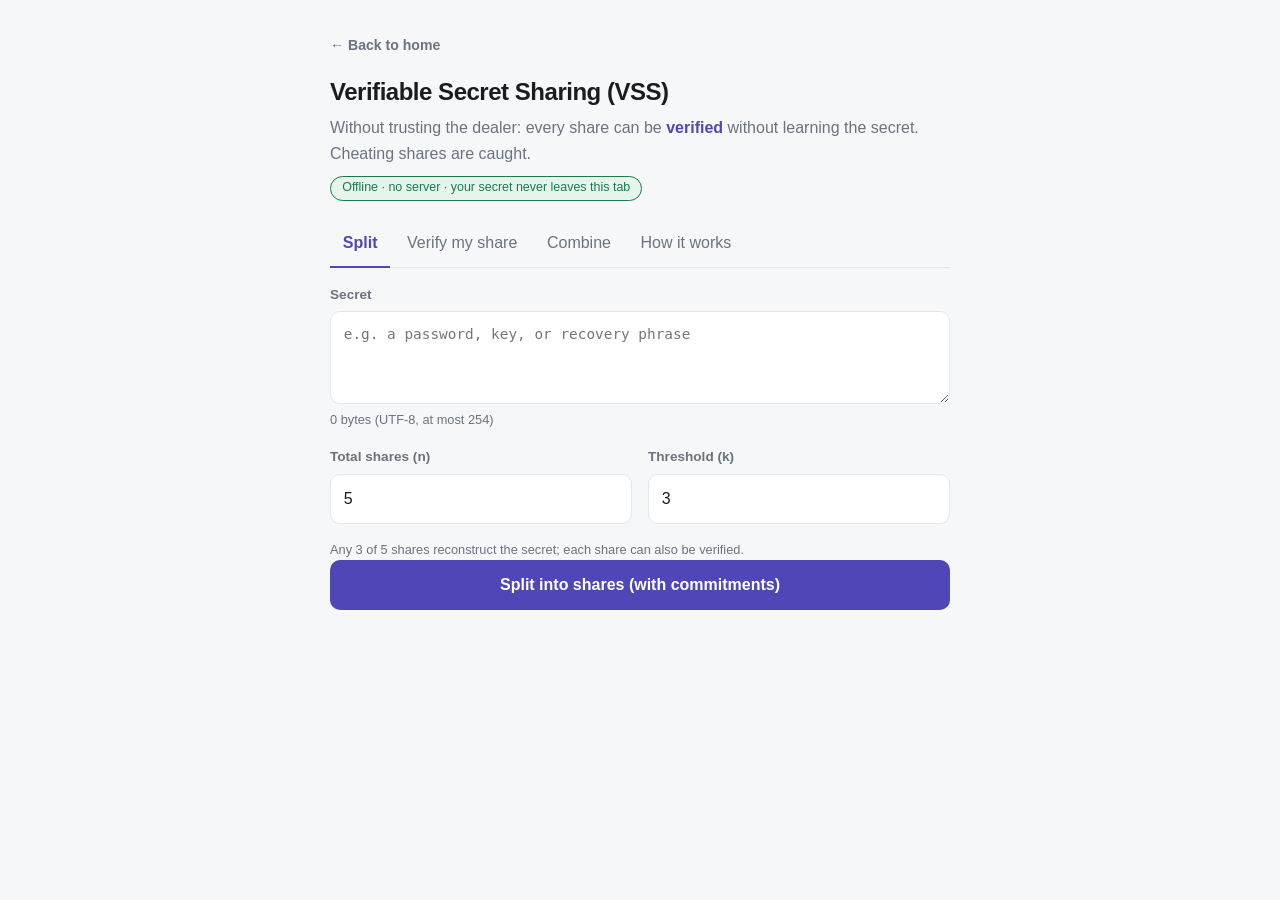
==== commit b834ac58: "Add home navigation to sharing tools" ====
--- a/vss.html
+++ b/vss.html
@@ -20,6 +20,10 @@
 body{margin:0;background:var(--bg);color:var(--text);line-height:1.6;
   font-family:-apple-system,BlinkMacSystemFont,"Segoe UI",Roboto,sans-serif}
 .wrap{max-width:660px;margin:0 auto;padding:2rem 1.25rem 4rem}
+.home-link{display:inline-flex;align-items:center;gap:.35rem;margin-bottom:1rem;color:var(--muted);
+  font-size:.88rem;font-weight:600;text-decoration:none}
+.home-link:hover{color:var(--accent)}
+.home-link:focus-visible{outline:2px solid var(--accent);outline-offset:4px;border-radius:4px}
 .top h1{margin:0 0 .25rem;font-size:1.5rem;letter-spacing:-.02em}
 .top .sub{margin:0;color:var(--muted)}
 .top b{color:var(--accent);font-weight:600}
@@ -81,6 +85,7 @@
 </head>
 <body>
 <main class="wrap">
+  <a class="home-link" href="index.html" aria-label="Back to home">&larr; Back to home</a>
   <header class="top">
     <h1>Verifiable Secret Sharing (VSS)</h1>
     <p class="sub">Without trusting the dealer: every share can be <b>verified</b> without learning the secret. Cheating shares are caught.</p>
